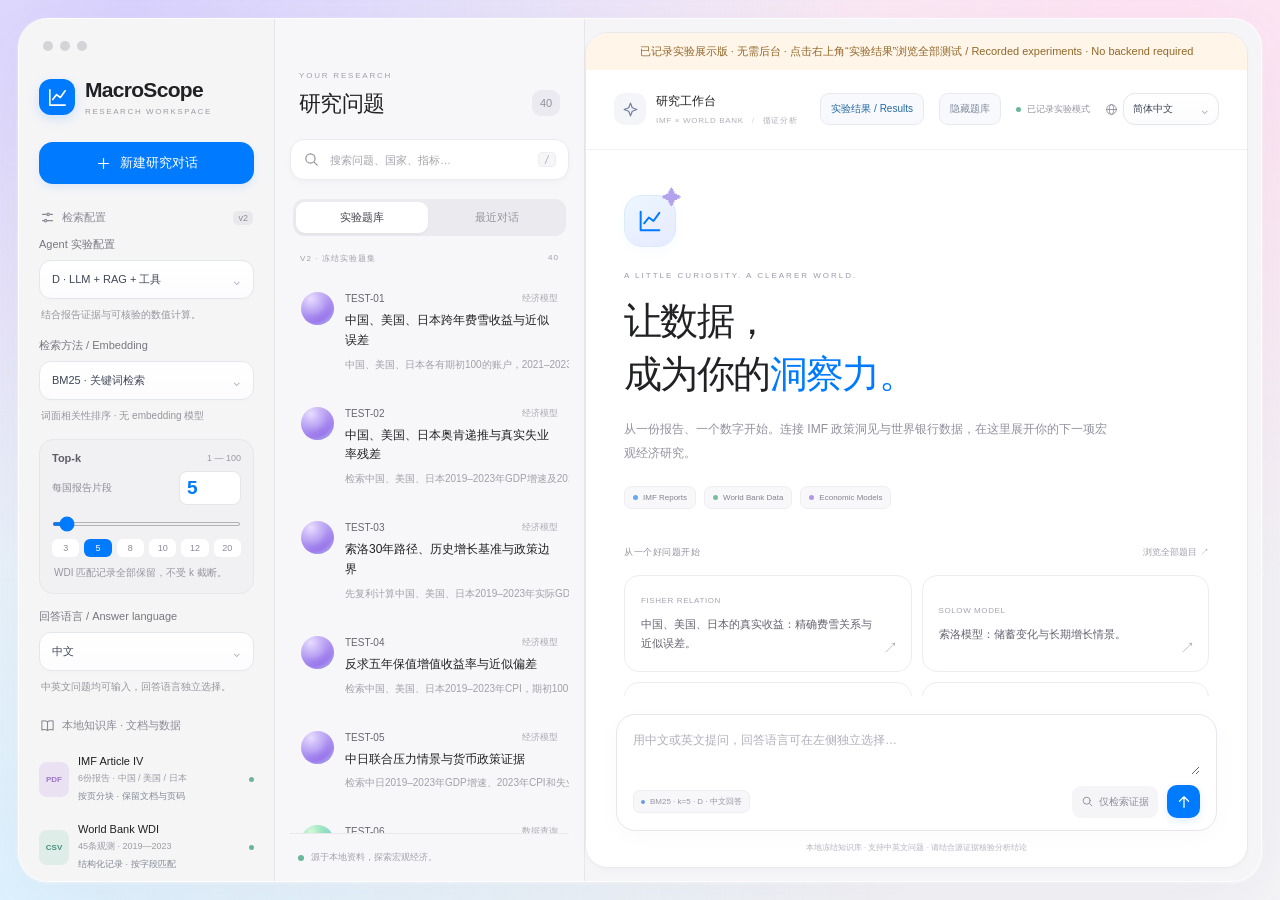
==== index.html @ cb223449 "Publish MacroScope frontend and experiment archive" ====
<!doctype html>
<html lang="zh-CN"><head><meta charset="UTF-8"><meta name="viewport" content="width=device-width, initial-scale=1"><meta name="theme-color" content="#f4f4f5"><title>MacroScope · 经济研究工作台</title><link rel="icon" href="data:,"><link rel="stylesheet" href="./styles.css"></head><body>
<svg class="icon-definitions" xmlns="http://www.w3.org/2000/svg" aria-hidden="true"><defs>
<symbol id="i-chart" viewBox="0 0 24 24"><path d="M4 4v16h16M7 14l4-5 4 3 5-7"/></symbol>
<symbol id="i-plus" viewBox="0 0 24 24"><path d="M12 5v14M5 12h14"/></symbol>
<symbol id="i-search" viewBox="0 0 24 24"><circle cx="10.5" cy="10.5" r="6.5"/><path d="m16 16 4 4"/></symbol>
<symbol id="i-book" viewBox="0 0 24 24"><path d="M12 6c-3-2-6-2-9-1v14c3-1 6-1 9 1 3-2 6-2 9-1V5c-3-1-6-1-9 1Zm0 0v14"/></symbol>
<symbol id="i-arrow" viewBox="0 0 24 24"><path d="M12 19V5m-6 6 6-6 6 6"/></symbol>
<symbol id="i-sliders" viewBox="0 0 24 24"><path d="M4 7h7m4 0h5M4 17h3m4 0h9"/><circle cx="13" cy="7" r="2"/><circle cx="9" cy="17" r="2"/></symbol>
<symbol id="i-globe" viewBox="0 0 24 24"><circle cx="12" cy="12" r="9"/><ellipse cx="12" cy="12" rx="4" ry="9"/><path d="M3 12h18"/></symbol>
<symbol id="i-spark" viewBox="0 0 24 24"><path d="m12 3 2.5 6.5L21 12l-6.5 2.5L12 21l-2.5-6.5L3 12l6.5-2.5Z"/></symbol>
</defs></svg>
<div class="ambient" aria-hidden="true"></div><div class="app" id="app">
<aside class="side" id="settingsPanel" aria-label="研究配置"><div class="window-dots" aria-hidden="true"><i></i><i></i><i></i></div><a class="brand" href="./" aria-label="MacroScope"><span class="logo"><svg><use href="#i-chart"/></svg></span><span>MacroScope<small>RESEARCH WORKSPACE</small></span></a>
<button class="new" id="new"><svg><use href="#i-plus"/></svg><span>新建研究对话</span></button><div class="label"><svg><use href="#i-sliders"/></svg><span>检索配置</span><span class="version-tag">v2</span></div>
<div class="control"><label for="group">Agent 实验配置</label><select id="group"><option value="D">D · LLM + RAG + 工具</option><option value="C">C · LLM + 工具</option><option value="B">B · LLM + RAG</option><option value="A">A · 仅 LLM</option></select><p class="small" id="groupHint"></p></div>
<div class="control"><label for="method">检索方法 / Embedding</label><select id="method"><option value="v2">BM25 · 关键词检索</option><option value="bge-m3">BGE-M3 · 向量检索</option></select><p class="small" id="methodHint"></p></div>
<div class="control k-control"><div class="k-title"><label for="k">Top-k</label><span class="range-label">1 — 100</span></div><div class="k-input"><span data-zh="每国报告片段" data-en="Chunks per country">每国报告片段</span><input id="k" type="number" min="1" max="100" step="1" value="5" aria-label="Top k"></div><input id="kRange" type="range" min="1" max="100" value="5" aria-label="Top k slider"><div class="chips" id="chips"></div><p class="small">WDI 匹配记录全部保留，不受 k 截断。</p></div>
<div class="control"><label for="answerLanguage">回答语言 / Answer language</label><select id="answerLanguage"><option value="zh">中文</option><option value="en">English</option></select><p class="small" id="languageHint">中英文问题均可输入，回答语言独立选择。</p></div>
<div class="label source-label"><svg><use href="#i-book"/></svg><span data-zh="本地知识库 · 文档与数据" data-en="Knowledge · Documents & data">本地知识库 · 文档与数据</span></div>
<div class="source"><span class="file pdf">PDF</span><div>IMF Article IV<span data-zh="6份报告 · 中国 / 美国 / 日本" data-en="6 reports · China / US / Japan">6份报告 · 中国 / 美国 / 日本</span><span class="source-method" data-zh="按页分块 · 保留文档与页码" data-en="Page-based chunks · Source & page retained">按页分块 · 保留文档与页码</span></div><i class="source-dot"></i></div>
<div class="source"><span class="file csv">CSV</span><div>World Bank WDI<span data-zh="45条观测 · 2019—2023" data-en="45 observations · 2019–2023">45条观测 · 2019—2023</span><span class="source-method" data-zh="结构化记录 · 按字段匹配" data-en="Structured records · Field matching">结构化记录 · 按字段匹配</span></div><i class="source-dot"></i></div>
<details class="knowledge-details"><summary data-zh="了解知识库与检索方式" data-en="How evidence is prepared & retrieved">了解知识库与检索方式</summary><p data-zh="IMF：每个 PDF 页面内按最多 500 个词元分块，相邻片段重叠 80 个词元；词元由正则表达式划分，并非模型 tokenizer。" data-en="IMF: up to 500 regex tokens per chunk within each PDF page, with 80-token overlap. These are not model-tokenizer tokens.">IMF：每个 PDF 页面内按最多 500 个词元分块，相邻片段重叠 80 个词元；词元由正则表达式划分，并非模型 tokenizer。</p><p data-zh="BM25 按关键词匹配；BGE-M3 使用向量相似度。按国家、报告年份过滤，每国选取 top-k 片段。" data-en="BM25 ranks lexical matches; BGE-M3 ranks vector similarity. Country/report-year filters apply; top-k is per country.">BM25 按关键词匹配；BGE-M3 使用向量相似度。按国家、报告年份过滤，每国选取 top-k 片段。</p><p data-zh="WDI：官方 API 的 JSON 转为 CSV，按国家、指标和年份匹配原始记录；不做文档分块或向量 top-k，匹配值全部保留。" data-en="WDI: official API JSON converted to CSV. Records match country, indicator and year; no document chunking or vector top-k. All matching values are retained.">WDI：官方 API 的 JSON 转为 CSV，按国家、指标和年份匹配原始记录；不做文档分块或向量 top-k，匹配值全部保留。</p></details>
<div class="side-bottom"><div class="avatar">Y</div><div><strong data-zh="我的研究空间" data-en="My workspace">我的研究空间</strong><span data-zh="本地知识库 · openJiuwen" data-en="Local knowledge · openJiuwen">本地知识库 · openJiuwen</span></div><span class="local-pill">LOCAL</span></div></aside>
<section id="researchLibrary" class="library" aria-label="问题与对话"><div class="library-heading"><div><span class="eyebrow">YOUR RESEARCH</span><h2 data-zh="研究问题" data-en="Research library">研究问题</h2></div><span class="count" id="questionCount">40</span></div><label class="searchbox"><svg><use href="#i-search"/></svg><input id="librarySearch" type="search" placeholder="搜索问题、国家、指标…" aria-label="搜索研究问题"><kbd>/</kbd></label>
<div class="library-tabs" role="tablist" aria-label="问题列表类型"><button id="libraryTab" role="tab" aria-selected="true" class="active" data-zh="实验题库" data-en="Questions">实验题库</button><button id="historyTab" role="tab" aria-selected="false" data-zh="最近对话" data-en="Recent chats">最近对话</button></div>
<div class="library-scroll"><div class="list-heading"><span id="listHeading" data-zh="V2 · 冻结实验题集" data-en="V2 · FROZEN QUESTION SET">V2 · 冻结实验题集</span><span id="listCount">40</span></div><div id="questionLibrary" class="question-library"></div><div id="history" class="history" hidden></div></div><div class="library-footer"><span class="dot"></span><span data-zh="源于本地资料，探索宏观经济。" data-en="Local evidence. Global perspective.">源于本地资料，探索宏观经济。</span></div></section>
<main class="main"><header class="top"><div class="header-title"><button class="icon-button mobile" id="menu" aria-label="打开配置"><svg><use href="#i-sliders"/></svg></button><span class="workspace-icon"><svg><use href="#i-spark"/></svg></span><div><strong data-zh="研究工作台" data-en="Research studio">研究工作台</strong><div class="crumb">IMF × WORLD BANK <span>/</span> <span data-zh="循证分析" data-en="Evidence-based analysis">循证分析</span></div></div></div><div class="header-right"><a class="library-toggle archive-link" href="./experiments.html">实验结果 / Results</a><button type="button" id="toggleLibrary" class="library-toggle" aria-controls="researchLibrary" aria-expanded="true">隐藏题库</button><div class="status"><span class="dot"></span><span id="status">连接本地服务中</span></div><label class="language-select"><svg><use href="#i-globe"/></svg><select id="uiLanguage" aria-label="Interface language"><option value="zh">简体中文</option><option value="en">English</option></select></label></div></header>
<div class="scroll" id="scroll"><div class="content"><section class="welcome" id="welcome"><div class="welcome-mark"><svg><use href="#i-chart"/></svg><span class="mini-spark">✦</span></div><div class="eyebrow">A LITTLE CURIOSITY. A CLEARER WORLD.</div><h1>让数据，<br>成为你的<em>洞察力。</em></h1><p class="desc">从一份报告、一个数字开始。连接 IMF 政策洞见与世界银行数据，在这里展开你的下一项宏观经济研究。</p><div class="capability-pills"><span><i class="blue-dot"></i>IMF Reports</span><span><i class="green-dot"></i>World Bank Data</span><span><i class="purple-dot"></i>Economic Models</span></div><div class="sectionbar"><span data-zh="从一个好问题开始" data-en="EVERY INSIGHT STARTS WITH A QUESTION">从一个好问题开始</span><button id="allExamples" data-zh="浏览全部题目 ↗" data-en="Browse all questions ↗">浏览全部题目 ↗</button></div><div class="example-grid" id="examples"></div><select id="questionList" aria-label="实验题列表" style="display:none"><option value="">选择题目，填入输入框</option></select><div class="welcome-footnote"><svg><use href="#i-book"/></svg><span data-zh="中国、美国、日本 · 6 份 IMF 报告 · 45 条 WDI 观测" data-en="China, United States, Japan · 6 IMF reports · 45 WDI observations">中国、美国、日本 · 6 份 IMF 报告 · 45 条 WDI 观测</span></div></section><div class="chat" id="chat" aria-live="polite"></div></div></div>
<footer class="composer-wrap"><form class="composer" id="form"><textarea id="question" aria-label="研究问题" placeholder="用中文或英文，开始你的研究…" maxlength="12000"></textarea><div class="actions"><div class="config-chip"><span class="dot"></span><span class="hint" id="configHint">BM25 · k=5 · D</span></div><div class="actions-right"><button type="button" class="retrieve" id="retrieve"><svg><use href="#i-search"/></svg><span>仅检索证据</span></button><button class="send" id="send" title="发送问题" aria-label="发送问题"><svg><use href="#i-arrow"/></svg></button></div></div><div id="notice" class="notice" role="alert"></div></form><div class="disclaimer">本地冻结知识库 · 支持中英文问题 · 请结合源证据核验分析结论</div></footer></main></div><button class="settings-backdrop" id="settingsBackdrop" aria-label="关闭配置"></button><script src="./deployment-config.js"></script><script src="./static-runtime.js"></script><script src="./app.js"></script></body></html>
---- styles.css ----
:root{--ink:#202124;--muted:#8b8b94;--blue:#007aff;--line:#e8e8eb;--shadow:0 2px 4px #18181b06,0 4px 14px #18181b03;font-family:Inter,"Segoe UI","Microsoft YaHei",sans-serif;color:var(--ink);font-synthesis:none}*{box-sizing:border-box}body{margin:0;background:#f5f4f7;font-size:13px}button,input,textarea,select{font:inherit}button{cursor:pointer}button:disabled{opacity:.45;cursor:not-allowed}button,input,select,textarea{-webkit-tap-highlight-color:transparent}button:focus-visible,input:focus-visible,select:focus-visible,textarea:focus-visible,a:focus-visible{outline:3px solid #77b6ff;outline-offset:3px}svg{width:20px;height:20px;fill:none;stroke:currentColor;stroke-width:1.7;stroke-linecap:round;stroke-linejoin:round;flex-shrink:0}.icon-definitions{position:absolute;width:0;height:0;overflow:hidden}.ambient{position:fixed;inset:0;background:radial-gradient(ellipse at 10% 0,#d9d2ff 0,transparent 45%),radial-gradient(ellipse at 90% 5%,#ffe2f3 0,transparent 45%),radial-gradient(ellipse at 0 100%,#def2ff 0,transparent 50%);z-index:-1}.app{display:grid;grid-template-columns:256px 310px minmax(0,1fr);height:calc(100dvh - 44px);max-width:1760px;margin:22px auto;border:1px solid #ffffffc9;border-radius:30px;overflow:hidden;background:#f5f5f7;box-shadow:0 18px 80px #4b426012,0 1px 3px #ffffffa0;position:relative}.side{padding:22px 20px 14px;overflow:auto;border-right:1px solid #e5e5e8;background:#f5f5f6;scrollbar-width:thin}.window-dots{display:flex;gap:7px;margin:0 0 27px 4px}.window-dots i{width:10px;height:10px;border-radius:100%;background:#d4d4d8}.brand{color:inherit;text-decoration:none;display:flex;align-items:center;gap:10px;font-size:21px;letter-spacing:-.7px;font-weight:650}.brand small{display:block;font-size:8px;letter-spacing:1.6px;color:#9c9ca5;margin-top:5px;font-weight:500}.logo{width:36px;height:36px;border-radius:12px;background:var(--blue);color:white;display:inline-grid;place-items:center;box-shadow:0 4px 12px #007aff26;flex-shrink:0}.logo svg{width:23px;height:23px}.new{display:flex;align-items:center;justify-content:center;gap:8px;border:0;border-radius:14px;padding:12px;width:100%;background:var(--blue);color:white;font-weight:600;margin:26px 0;box-shadow:0 4px 9px #007aff18}.new svg{width:17px;height:17px}.new:hover,.send:hover{background:#0069df}.label{display:flex;align-items:center;gap:7px;color:#8a8a94;font-size:11px;margin:20px 1px 12px}.label svg{height:15px;width:15px}.version-tag{margin-left:auto;border-radius:5px;font-size:9px;background:#e9e9ed;color:#8d8d97;padding:2px 5px}.control{margin-bottom:15px}.control label{display:block;font-size:11px;color:#777780;margin-bottom:8px}.control select{width:100%;padding:11px 9px;border:1px solid #e6e6eb;border-radius:11px;background:#fff;color:#34343c;font-size:12px;box-shadow:0 1px 2px #18181b03}.small{font-size:10px;line-height:1.7;color:#95959e;margin:7px 2px 0}.k-control{background:#ebebef75;border:1px solid #e7e7eb;border-radius:14px;padding:12px}.k-title{display:flex;align-items:center;justify-content:space-between}.k-title label{margin:0;font-weight:600;color:#5e5e68}.range-label{font-size:9px;color:#9a9aa4}.k-input{display:flex;align-items:center;justify-content:space-between;margin-top:7px;gap:10px}.k-input>span{font-size:10px;color:#8c8c96}.k-input input{width:62px;min-width:0;padding:5px 2px 5px 7px;border:1px solid #e4e4e9;border-radius:8px;background:white;color:#007aff;font-size:19px;font-weight:600}.control input[type=range]{width:100%;height:4px;margin:17px 0 13px;accent-color:var(--blue);cursor:pointer}.chips{display:flex;gap:5px}.chips button{border:0;border-radius:6px;background:#fff;padding:4px 0;flex:1;color:#8b8b95;font-size:9px}.chips button.active{background:var(--blue);color:white}.source-label{margin-top:23px}.source{display:flex;align-items:center;gap:9px;padding:10px 0;font-size:11px}.file{font-size:8px;font-weight:650;display:grid;place-items:center;border-radius:8px;width:30px;height:35px;flex-shrink:0}.pdf{color:#9f76c8;background:#eae1f3}.csv{color:#428f7c;background:#dfede8}.source div>span{display:block;font-size:9px;color:#9c9ca6;margin-top:5px}.source-dot{height:5px;width:5px;border-radius:50%;background:#69b59b;margin-left:auto}.side-bottom{border-top:1px solid #e3e3e9;margin-top:22px;padding-top:17px;display:flex;align-items:center;gap:9px}.avatar{height:30px;width:30px;display:grid;place-items:center;border-radius:50%;background:radial-gradient(circle at 25% 20%,#fff3c5,#ffc778 45%,#fb916b 75%);font-size:11px;color:#87552d}.side-bottom strong{font-size:10px;font-weight:500}.side-bottom div>span{font-size:8px;display:block;color:#a3a3aa;margin-top:4px}.local-pill{margin-left:auto;color:#92929e;font-size:7px;background:#e7e7eb;padding:4px;border-radius:4px}.library{padding:47px 15px 0;border-right:1px solid #e7e7eb;display:flex;flex-direction:column;min-height:0;min-width:0;background:#f8f8fa7a}.library-heading{display:flex;align-items:center;justify-content:space-between;padding:0 9px}.eyebrow{font-size:8px;letter-spacing:1.8px;color:#a0a0aa}.library h2{margin:8px 0 20px;font-size:22px;font-weight:600;letter-spacing:-.7px}.count{display:grid;place-items:center;min-width:28px;height:26px;border-radius:9px;color:#90909b;background:#eaeaf0;font-size:11px}.searchbox{background:white;border:1px solid #ebebef;border-radius:14px;box-shadow:var(--shadow);display:flex;align-items:center;padding:11px 12px;gap:8px}.searchbox svg{width:17px;height:17px;color:#92929c}.searchbox input{width:100%;min-width:0;border:0;outline:0;background:none;font-size:11px}.searchbox input::placeholder{color:#a4a4ad}.searchbox kbd{font-size:10px;background:#f6f6f8;color:#b1b1ba;border:1px solid #eeeef1;border-radius:4px;padding:1px 5px}.library-tabs{display:flex;border-radius:11px;background:#ebebef;padding:3px;gap:3px;margin:19px 3px 15px}.library-tabs button{flex:1;border:0;background:none;color:#95959f;font-size:11px;padding:8px 4px;border-radius:9px}.library-tabs button.active{background:white;color:#41414c;box-shadow:0 2px 3px #18181b09}.library-scroll{flex:1;overflow:auto;padding:0 0 12px;scrollbar-width:thin;min-height:0}.list-heading{display:flex;justify-content:space-between;font-size:8px;letter-spacing:1.1px;color:#a0a0ab;padding:2px 10px 13px}.question-card{display:flex;gap:11px;text-align:left;width:100%;border:1px solid transparent;background:none;padding:14px 10px;border-radius:17px;margin-bottom:5px;color:inherit;transition:background .18s,border-color .18s}.question-card:hover{background:#fff9}.question-card.selected{background:#fff;border-color:#e8e8ee;box-shadow:var(--shadow)}.orb{width:33px;height:33px;flex-shrink:0;border-radius:50%;background:radial-gradient(circle at 30% 20%,#d5f9d7,#8fe1bb 38%,#64b9d6 68%,#5892cb);box-shadow:inset -3px -3px 7px #ffffff50}.orb.purple{background:radial-gradient(circle at 30% 20%,#e9ddff,#b8a1f3 40%,#8961e8 68%,#7688de)}.orb.orange{background:radial-gradient(circle at 30% 20%,#f9ebc6,#f3cf9e 40%,#f5a66a 68%,#e27a61)}.orb.blue{background:radial-gradient(circle at 30% 20%,#d7edff,#92c7f9 38%,#4c9be9 68%,#5586cc)}.q-body{flex:1;min-width:0}.q-meta{display:flex;align-items:center;justify-content:space-between;font-size:9px;color:#aaaab3;margin-bottom:6px}.q-meta strong{color:#676771;font-weight:500;font-size:10px}.q-title{font-size:12px;line-height:1.65;margin:0 0 5px;font-weight:500;display:-webkit-box;-webkit-line-clamp:2;-webkit-box-orient:vertical;overflow:hidden}.q-preview{white-space:nowrap;overflow:hidden;text-overflow:ellipsis;font-size:10px;color:#a0a0a9}.library-footer{font-size:9px;color:#a2a2ad;display:flex;align-items:center;gap:7px;padding:17px 8px;border-top:1px solid #e8e8ed}.dot{height:6px;width:6px;display:inline-block;border-radius:50%;background:#6cb69a;flex-shrink:0}.history button{display:block;text-align:left;width:100%;border:1px solid transparent;background:none;padding:14px 10px;border-radius:12px;font-size:12px;color:#686875;white-space:nowrap;overflow:hidden;text-overflow:ellipsis}.history button:hover,.history button.active{background:white;border-color:#e8e8ee}.empty-state{padding:32px 14px;text-align:center;color:#9e9ea8;font-size:11px;line-height:1.9}.main{margin:13px 13px 13px 0;background:white;display:flex;flex-direction:column;min-width:0;min-height:0;border:1px solid #e8e8ed;border-radius:23px;box-shadow:var(--shadow);overflow:hidden}.top{height:80px;padding:0 28px;display:flex;align-items:center;justify-content:space-between;border-bottom:1px solid #f0f0f3;gap:12px;flex-shrink:0}.header-title{display:flex;align-items:center;gap:10px;min-width:0}.workspace-icon{background:#f3f5f9;color:#6f7e9c;width:32px;height:32px;border-radius:10px;display:grid;place-items:center}.workspace-icon svg{width:17px;height:17px}.top strong{font-size:12px;font-weight:600}.crumb{font-size:8px;letter-spacing:.7px;color:#b0b0ba;margin-top:5px}.crumb>span:first-child{margin:0 5px;color:#ceced5}.header-right{display:flex;align-items:center;gap:15px}.status{display:flex;gap:6px;align-items:center;font-size:9px;color:#93939f;white-space:nowrap}.status .dot{width:5px;height:5px}.language-select{display:flex;align-items:center;gap:4px;border:1px solid #ececf1;border-radius:9px;padding:6px 7px;background:#fff}.language-select svg{width:13px;height:13px;color:#93939f}.language-select select{font-size:9px;color:#767682;background:none;border:0;max-width:90px}.scroll{flex:1;overflow:auto;scroll-behavior:smooth;min-height:0;scrollbar-width:thin}.content{max-width:970px;margin:auto;padding:0 38px}.welcome{max-width:730px;margin:auto;padding:45px 0 12px}.welcome-mark{position:relative;width:52px;height:52px;display:grid;place-items:center;color:#007aff;background:linear-gradient(145deg,#edf6ff,#e6eaff);border:1px solid #dbeafb;border-radius:18px;margin-bottom:24px;box-shadow:0 4px 12px #007aff08}.welcome-mark>svg{width:28px;height:28px}.mini-spark{position:absolute;right:-7px;top:-9px;color:#b3a3ec;font-size:20px}.welcome>.eyebrow{font-size:8px;letter-spacing:2px;color:#9a9aaa}.welcome h1{font-size:clamp(30px,3vw,46px);line-height:1.4;letter-spacing:-1.6px;font-weight:600;margin:14px 0 17px}.welcome h1 em{font-style:normal;color:var(--blue)}.desc{color:#91919e;font-size:12px;line-height:1.95;max-width:490px;margin:0}.capability-pills{display:flex;gap:8px;flex-wrap:wrap;margin:21px 0 33px}.capability-pills>span{display:flex;align-items:center;gap:5px;background:#f8f8fa;border:1px solid #eeeef2;border-radius:7px;padding:6px 8px;font-size:8px;color:#848491}.capability-pills i{width:5px;height:5px;border-radius:50%}.blue-dot{background:#6aa6f1}.green-dot{background:#7bbc9e}.purple-dot{background:#b697e0}.sectionbar{display:flex;align-items:center;justify-content:space-between;gap:8px;font-size:9px;color:#92929e;margin-bottom:12px;letter-spacing:.5px}.sectionbar button{background:none;border:0;font-size:9px;color:#a2a2ae;padding:4px 0}.example-grid{display:grid;grid-template-columns:1fr 1fr;gap:10px}.example{border:1px solid #ececf1;background:white;border-radius:15px;text-align:left;padding:15px 16px;position:relative;transition:transform .2s,box-shadow .2s}.example:hover{transform:translateY(-2px);box-shadow:0 6px 20px #30304409;border-color:#cadff9}.example .tag{font-size:8px;letter-spacing:.6px;color:#a5a5b1}.example h3{font-size:11px;font-weight:500;line-height:1.75;margin:9px 17px 2px 0;color:#62626f}.example .arrow{position:absolute;right:13px;bottom:13px;color:#b2b2bd;font-size:15px}.welcome-footnote{display:flex;gap:7px;align-items:center;font-size:9px;color:#b4b4be;margin:20px 0 5px}.welcome-footnote svg{width:13px;height:13px}#questionList{width:100%;margin-top:12px;border:1px solid var(--line);border-radius:10px;padding:10px;font-size:11px;background:white}.composer-wrap{padding:18px 30px 14px;flex-shrink:0;background:linear-gradient(#fff9,white 20%)}.composer{border:1px solid #e6e6ed;border-radius:19px;background:#fff;padding:15px 16px 12px;box-shadow:0 5px 24px #27274406;max-width:890px;margin:auto}.composer:focus-within{border-color:#a8cefb;box-shadow:0 0 0 3px #007aff06}.composer textarea{display:block;width:100%;height:45px;resize:vertical;max-height:170px;background:none;color:#454553;border:0;outline:none;font-size:12px;line-height:1.8;padding:0}.composer textarea::placeholder{color:#b0b0bc}.actions{display:flex;align-items:center;justify-content:space-between;margin-top:10px;gap:8px}.config-chip{display:flex;gap:5px;align-items:center;background:#f7f7fa;border:1px solid #eeeef2;border-radius:7px;padding:5px 7px;min-width:0}.config-chip .dot{width:4px;height:4px;background:#6a9ddb}.hint{font-size:8px;color:#9696a4;white-space:nowrap;overflow:hidden;text-overflow:ellipsis}.actions-right{display:flex;align-items:center;gap:9px;flex-shrink:0}.retrieve{display:flex;align-items:center;gap:5px;font-size:10px;border:0;border-radius:9px;padding:9px;color:#8c8c9a;background:#f5f5f8}.retrieve:hover{background:#eeeef4}.retrieve svg{width:13px;height:13px}.send{width:33px;height:33px;border:0;border-radius:10px;color:#fff;background:var(--blue);display:grid;place-items:center;box-shadow:0 3px 8px #007aff20}.send svg{width:18px;height:18px}.disclaimer{text-align:center;font-size:8px;color:#b5b5c1;margin-top:11px}.notice{font-size:11px;line-height:1.7;color:#c16664;margin-top:7px}.notice:empty{display:none}.chat{padding:30px 0 8px}.message{margin-bottom:28px}.user{display:flex;justify-content:flex-end}.bubble{background:#f2f6fc;border:1px solid #e8eef8;border-radius:18px 18px 4px 18px;padding:14px 17px;max-width:92%;font-size:12px;line-height:1.9;white-space:pre-wrap;overflow-wrap:anywhere;color:#546580}.agenthead{display:flex;align-items:center;gap:8px;margin-bottom:13px;font-size:11px}.agenthead .logo{height:26px;width:26px;font-size:18px;border-radius:9px}.badge{background:#f3f4f8;color:#9292a0;padding:4px 7px;border-radius:6px;font-size:8px}.answer{font-size:12px;line-height:1.95;color:#575766;overflow-wrap:anywhere;padding-left:34px}.answer p{margin:7px 0;white-space:pre-wrap}.answer h3{font-size:14px;color:#363645;margin:17px 0 8px}.answer table{border-collapse:collapse;display:block;overflow:auto;margin:12px 0;max-width:100%;font-size:11px}.answer td{border:1px solid #e8e8ef;padding:8px 10px;min-width:60px}.answer tr:first-child{background:#f6f7fa;font-weight:600}.answer code{background:#f2f3f7;border-radius:4px;padding:2px 4px;font-size:11px}.answer pre{white-space:pre-wrap;background:#f6f7fa;border-radius:10px;padding:12px}.records{margin:16px 0 0 34px}.meta{font-size:9px;color:#a3a3b0;line-height:1.8;margin:8px 0}details{border:1px solid #ececf2;border-radius:12px;padding:11px 13px;margin-top:8px;background:#fdfdfe}summary{font-size:10px;color:#7e8598;cursor:pointer}.evidence{border-top:1px solid #eeeef4;margin-top:11px;padding-top:11px;font-size:10px;line-height:1.8;overflow-wrap:anywhere}.evidence pre{font-family:inherit;color:#8b8b98;white-space:pre-wrap;max-height:220px;overflow:auto;font-size:10px}.error{color:#c16664}.loading{animation:pulse 1.5s infinite}@keyframes pulse{50%{opacity:.4}}.mobile,.settings-backdrop{display:none}.icon-button{border:0;background:#f3f5f9;border-radius:9px;padding:7px;color:#7a8295}
@media(min-width:1800px){.app{margin:28px auto;height:calc(100dvh - 56px)}}@media(max-width:1799px){.app{margin:18px;height:calc(100dvh - 36px)}}@media(max-width:1250px){.app{grid-template-columns:230px 255px minmax(0,1fr);margin:12px;height:calc(100dvh - 24px);border-radius:24px}.side{padding-left:15px;padding-right:15px}.library{padding-left:10px;padding-right:10px}.content{padding:0 25px}.top{padding:0 20px}.status{display:none}.welcome{padding-top:34px}.welcome h1{font-size:34px}.composer-wrap{padding:15px 20px 12px}}@media(max-width:1000px){.app{grid-template-columns:230px minmax(0,1fr)}.library{display:none}.main{margin-left:0}.welcome{max-width:600px;padding-top:35px}.header-right{gap:8px}}@media(max-width:680px){.app{display:flex;margin:0;height:100dvh;border:0;border-radius:0;background:white}.side{display:none}.main{margin:0;width:100%;border:0;border-radius:0;box-shadow:none}.top{height:70px;padding:0 17px}.workspace-icon{display:none}.mobile{display:grid;place-items:center}.app.open .side{display:block;position:fixed;left:0;top:0;bottom:0;width:275px;z-index:10;box-shadow:12px 0 60px #27273820}.app.open~.settings-backdrop{display:block;position:fixed;inset:0;z-index:9;background:#15152444;border:0;backdrop-filter:blur(3px)}.content{padding:0 22px}.welcome{padding-top:30px}.welcome-mark{height:46px;width:46px;margin-bottom:22px}.welcome h1{font-size:35px}.desc{font-size:11px}.capability-pills{margin-bottom:27px;gap:5px}.capability-pills>span{font-size:7px;padding:6px}.example{padding:13px}.example h3{font-size:10px}.example-grid{gap:8px}.composer-wrap{padding:12px 15px}.composer{padding:13px 12px}.retrieve{font-size:9px;padding:8px}.config-chip{padding:5px;max-width:55%}.hint{font-size:7px}.disclaimer{font-size:7px}.answer{padding-left:0}.records{margin-left:0}.header-title{gap:8px}.crumb{font-size:7px}.welcome-footnote{font-size:8px}.sectionbar{font-size:8px;letter-spacing:0}.sectionbar button{font-size:8px}}@media(prefers-reduced-motion:reduce){*{animation:none!important;scroll-behavior:auto!important;transition:none!important}}[hidden]{display:none!important}
/* Custom menus, optional library and answer-level review. */
.custom-select{position:relative;min-width:0}.native-select{position:absolute!important;opacity:0!important;pointer-events:none!important;width:1px!important;height:1px!important;padding:0!important;margin:0!important;border:0!important;overflow:hidden}.select-trigger{display:flex;align-items:center;justify-content:space-between;gap:10px;width:100%;text-align:left;padding:11px 12px;border:1px solid #e4e6ed;border-radius:12px;background:linear-gradient(180deg,#fff,#fcfcfe);box-shadow:0 2px 3px #18181b03;color:#414758;font-size:11px;transition:border-color .15s,box-shadow .15s}.select-trigger:hover:not(:disabled){border-color:#b3cce9;box-shadow:0 3px 10px #007aff08}.select-trigger[aria-expanded=true]{border-color:#8cbef8;box-shadow:0 0 0 3px #007aff0b}.select-chevron{font-size:17px;color:#9aa3b4;line-height:12px}.select-options{position:absolute;top:calc(100% + 6px);left:0;right:0;z-index:30;border:1px solid #e5e9f1;background:#fffffff5;backdrop-filter:blur(18px);border-radius:14px;padding:5px;box-shadow:0 14px 40px #26314f22,0 2px 6px #26314f07}.select-option{display:flex;align-items:center;justify-content:space-between;text-align:left;width:100%;border:0;background:none;border-radius:9px;padding:11px 9px;font-size:11px;color:#6c7485;gap:7px;min-height:36px}.select-option:hover,.select-option:focus-visible{background:#f1f6fd;outline-offset:-2px}.select-option[aria-selected=true]{color:#007aff;background:#eaf3ff;font-weight:600}.select-option[aria-selected=true]:after{content:'✓';font-size:12px}.language-select{padding:0;border:0;gap:5px}.language-select .select-trigger{font-size:10px;padding:8px 9px;min-width:96px}.language-select .select-options{min-width:135px;left:auto}.library-toggle{border:1px solid #e7e9ef;background:#f8f9fc;color:#7f899d;border-radius:9px;padding:8px 10px;font-size:10px;white-space:nowrap}.library-toggle:hover{background:#edf4ff;color:#007aff}.app.library-hidden{grid-template-columns:256px minmax(0,1fr)}.app.library-hidden .library{display:none}.app.library-hidden .content{max-width:1000px}.answer-feedback{margin:15px 0 0 34px;border-color:#e8edf5;background:#fcfdff}.answer-feedback>summary{color:#8290a7;font-size:11px}.feedback-body{padding:15px 0 2px}.feedback-label{font-size:11px;color:#7f899d}.rating-stars{display:flex;gap:5px;margin:7px 0 13px}.rating-stars button{background:none;border:0;color:#d9dfe9;font-size:25px;padding:1px 3px;line-height:1.4;border-radius:6px}.rating-stars button:hover,.rating-stars button.selected{color:#f4b647}.feedback-verdict{display:flex;gap:7px;flex-wrap:wrap;margin-bottom:13px}.feedback-verdict button{border:1px solid #e4e9f1;background:#fff;color:#8c96a7;border-radius:8px;padding:7px 10px;font-size:10px}.feedback-verdict button.selected{background:#edf5ff;color:#007aff;border-color:#b6d6fc}.feedback-text{display:block;resize:vertical;min-height:78px;max-height:240px;width:100%;padding:11px;border:1px solid #e3e8f0;background:#fff;border-radius:11px;font-size:11px;color:#63718a;line-height:1.8}.feedback-text::placeholder{color:#abb4c4}.feedback-actions{display:flex;align-items:center;justify-content:space-between;gap:8px;margin-top:10px}.feedback-state{font-size:10px;color:#8295b1}.feedback-save{background:#007aff;color:white;border:0;border-radius:9px;padding:8px 13px;font-size:10px}.feedback-note{font-size:9px;color:#a1adbf;margin:10px 0 0}@media(max-width:1250px){.app.library-hidden{grid-template-columns:230px minmax(0,1fr)}.header-right{gap:7px}}@media(max-width:1000px){.library-toggle{display:none}}@media(max-width:680px){.answer-feedback{margin-left:0}.language-select .select-trigger{font-size:9px;min-width:90px}.select-trigger{font-size:12px}.select-option{font-size:12px}}
/* Per-conversation controls: visible on touch and keyboard, with independent toggles. */
.history .history-item{display:flex;align-items:center;gap:4px;margin:5px 0;padding:5px;border:1px solid transparent;border-radius:14px;transition:background .15s,border-color .15s}
.history .history-item:hover,.history .history-item:focus-within{background:#ffffffb3;border-color:#e8e8ee}
.history .history-item.active{background:#fff;border-color:#d7e5ff;box-shadow:0 2px 8px #007aff08}
.history .history-open{flex:1;min-width:0;width:auto;padding:9px 5px;white-space:normal;border:0;background:transparent!important;overflow:hidden}
.history-title{display:block;overflow:hidden;text-overflow:ellipsis;white-space:nowrap;line-height:1.6}
.history-badges{display:flex;gap:4px;flex-wrap:wrap;margin-top:5px}
.history-badges span{background:#edf3ff;color:#4378bd;border-radius:5px;padding:1px 5px;font-size:9px;line-height:1.6}
.history-actions{display:flex;align-items:center;gap:2px;flex-shrink:0}
.history .history-action{display:inline-flex;align-items:center;justify-content:center;width:30px;height:32px;padding:6px;border:0;border-radius:8px;color:#94949e;background:transparent}
.history .history-action svg{width:16px;height:16px}
.history .history-action:hover{background:#edf2fa;color:#007aff}
.history .history-action[aria-pressed=true]{color:#007aff;background:#eaf2ff}
.history .history-mark[aria-pressed=true]{color:#ba861b;background:#fff6dc}
.history .history-delete:hover{color:#d34b60;background:#fff0f2}
@media(pointer:coarse){.history .history-action{width:36px;height:40px}}
.chat-translation{font-size:11px;color:#8a8a98;margin:10px 0 0 35px;line-height:1.7}
.message.user .chat-translation{margin-left:auto;text-align:right;max-width:85%}
.chat-translation:empty{display:none}
.chat-translation details{padding:7px 10px;background:#ffffff80}
.chat-translation summary{font-size:11px;color:#8892a2}
.translation-original{white-space:pre-wrap;overflow-wrap:anywhere;text-align:left;max-height:260px;overflow:auto;padding-top:9px}
.chat-translation button{border:0;border-radius:7px;background:#edf3ff;color:#3977c8;padding:4px 9px;margin-left:8px}
@media(max-width:650px){.chat-translation{margin-left:0}}
.source .source-method{font-size:9px;line-height:1.6;color:#838995;margin-top:4px;white-space:normal}
.source>div{min-width:0}
.knowledge-details{margin:8px 0 14px;padding:9px 10px;background:#ffffff70;border-color:#e3e5eb}
.knowledge-details summary{font-size:10px;color:#7c8493;line-height:1.7}
.knowledge-details p{font-size:10px;color:#7e8491;line-height:1.8;margin:9px 0 0}

.deployment-banner{padding:9px 18px;background:#fff5e9;color:#926729;font-size:11px;line-height:1.7;text-align:center}.archive-link{white-space:nowrap;text-decoration:none;color:#2469a3}
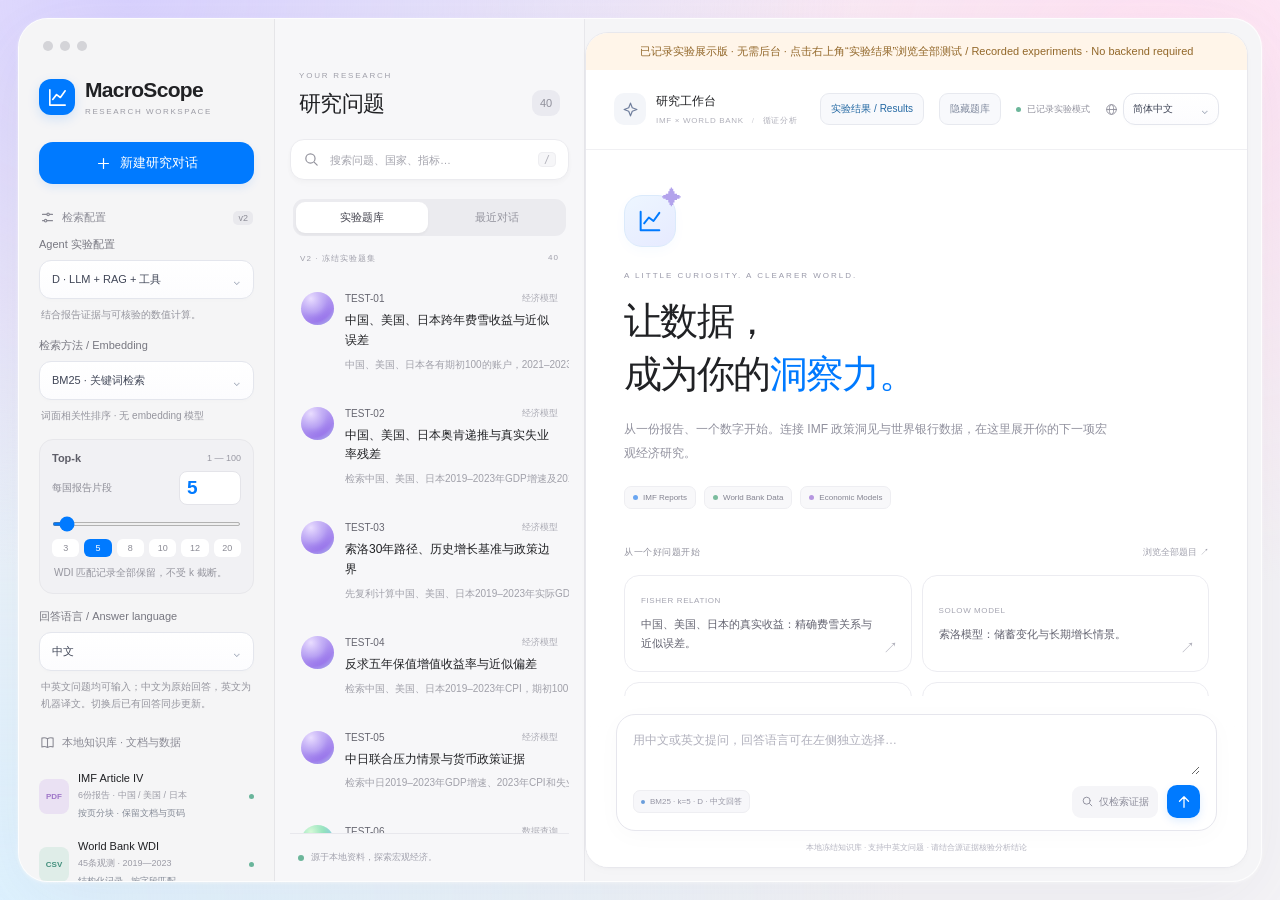
==== commit 8b0aaa47: "Add offline English translations and bilingual answer switching" ====
--- a/index.html
+++ b/index.html
@@ -16,7 +16,7 @@
 <div class="control"><label for="group">Agent 实验配置</label><select id="group"><option value="D">D · LLM + RAG + 工具</option><option value="C">C · LLM + 工具</option><option value="B">B · LLM + RAG</option><option value="A">A · 仅 LLM</option></select><p class="small" id="groupHint"></p></div>
 <div class="control"><label for="method">检索方法 / Embedding</label><select id="method"><option value="v2">BM25 · 关键词检索</option><option value="bge-m3">BGE-M3 · 向量检索</option></select><p class="small" id="methodHint"></p></div>
 <div class="control k-control"><div class="k-title"><label for="k">Top-k</label><span class="range-label">1 — 100</span></div><div class="k-input"><span data-zh="每国报告片段" data-en="Chunks per country">每国报告片段</span><input id="k" type="number" min="1" max="100" step="1" value="5" aria-label="Top k"></div><input id="kRange" type="range" min="1" max="100" value="5" aria-label="Top k slider"><div class="chips" id="chips"></div><p class="small">WDI 匹配记录全部保留，不受 k 截断。</p></div>
-<div class="control"><label for="answerLanguage">回答语言 / Answer language</label><select id="answerLanguage"><option value="zh">中文</option><option value="en">English</option></select><p class="small" id="languageHint">中英文问题均可输入，回答语言独立选择。</p></div>
+<div class="control"><label for="answerLanguage">回答语言 / Answer language</label><select id="answerLanguage"><option value="zh">中文</option><option value="en">English</option></select><p class="small" id="languageHint">中英文问题均可输入；中文为原始回答，英文为机器译文。切换后已有回答同步更新。</p></div>
 <div class="label source-label"><svg><use href="#i-book"/></svg><span data-zh="本地知识库 · 文档与数据" data-en="Knowledge · Documents & data">本地知识库 · 文档与数据</span></div>
 <div class="source"><span class="file pdf">PDF</span><div>IMF Article IV<span data-zh="6份报告 · 中国 / 美国 / 日本" data-en="6 reports · China / US / Japan">6份报告 · 中国 / 美国 / 日本</span><span class="source-method" data-zh="按页分块 · 保留文档与页码" data-en="Page-based chunks · Source & page retained">按页分块 · 保留文档与页码</span></div><i class="source-dot"></i></div>
 <div class="source"><span class="file csv">CSV</span><div>World Bank WDI<span data-zh="45条观测 · 2019—2023" data-en="45 observations · 2019–2023">45条观测 · 2019—2023</span><span class="source-method" data-zh="结构化记录 · 按字段匹配" data-en="Structured records · Field matching">结构化记录 · 按字段匹配</span></div><i class="source-dot"></i></div>
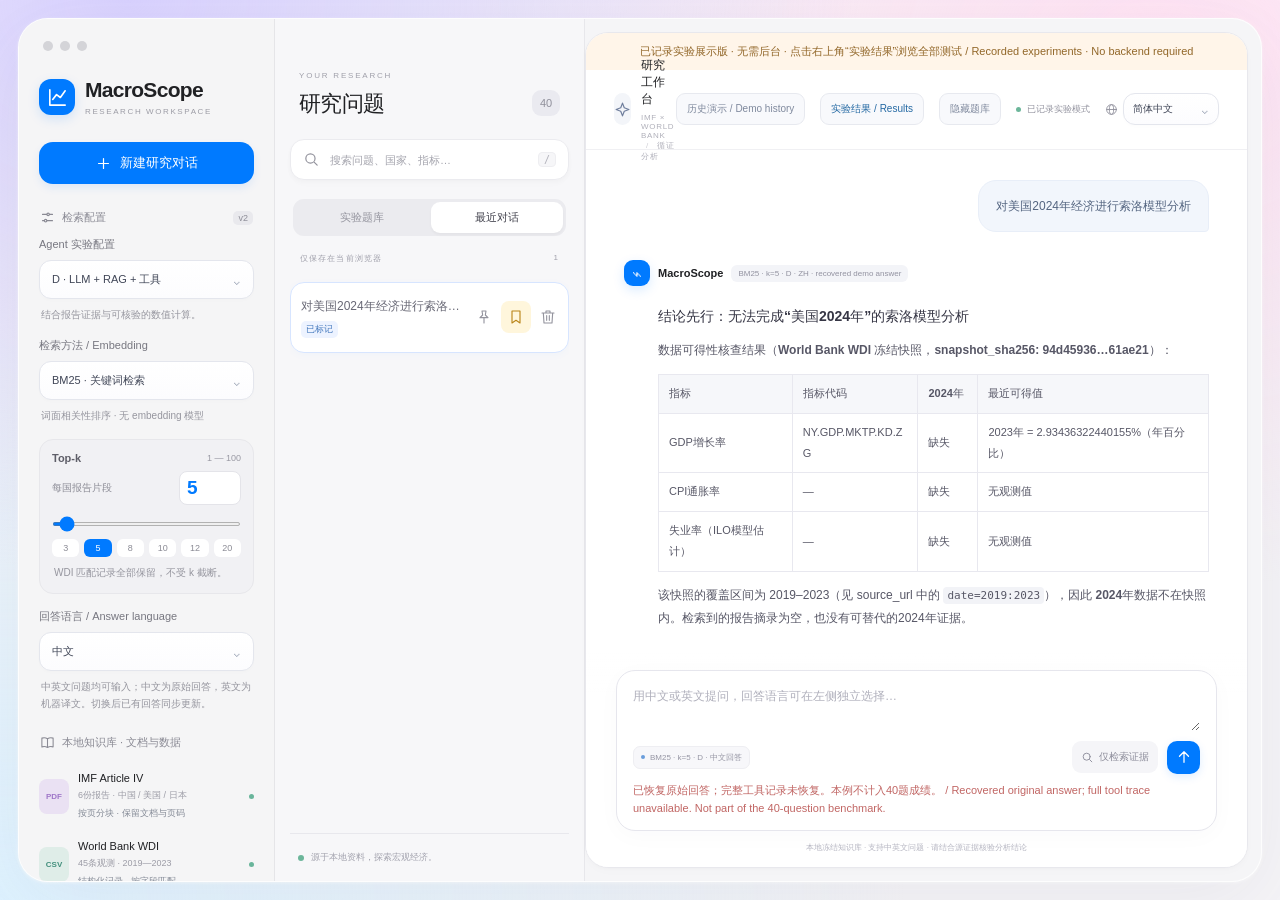
==== commit 6f4e61c5: "Add recovered bilingual demo chat history" ====
--- a/index.html
+++ b/index.html
@@ -27,4 +27,4 @@
 <div class="library-scroll"><div class="list-heading"><span id="listHeading" data-zh="V2 · 冻结实验题集" data-en="V2 · FROZEN QUESTION SET">V2 · 冻结实验题集</span><span id="listCount">40</span></div><div id="questionLibrary" class="question-library"></div><div id="history" class="history" hidden></div></div><div class="library-footer"><span class="dot"></span><span data-zh="源于本地资料，探索宏观经济。" data-en="Local evidence. Global perspective.">源于本地资料，探索宏观经济。</span></div></section>
 <main class="main"><header class="top"><div class="header-title"><button class="icon-button mobile" id="menu" aria-label="打开配置"><svg><use href="#i-sliders"/></svg></button><span class="workspace-icon"><svg><use href="#i-spark"/></svg></span><div><strong data-zh="研究工作台" data-en="Research studio">研究工作台</strong><div class="crumb">IMF × WORLD BANK <span>/</span> <span data-zh="循证分析" data-en="Evidence-based analysis">循证分析</span></div></div></div><div class="header-right"><a class="library-toggle archive-link" href="./experiments.html">实验结果 / Results</a><button type="button" id="toggleLibrary" class="library-toggle" aria-controls="researchLibrary" aria-expanded="true">隐藏题库</button><div class="status"><span class="dot"></span><span id="status">连接本地服务中</span></div><label class="language-select"><svg><use href="#i-globe"/></svg><select id="uiLanguage" aria-label="Interface language"><option value="zh">简体中文</option><option value="en">English</option></select></label></div></header>
 <div class="scroll" id="scroll"><div class="content"><section class="welcome" id="welcome"><div class="welcome-mark"><svg><use href="#i-chart"/></svg><span class="mini-spark">✦</span></div><div class="eyebrow">A LITTLE CURIOSITY. A CLEARER WORLD.</div><h1>让数据，<br>成为你的<em>洞察力。</em></h1><p class="desc">从一份报告、一个数字开始。连接 IMF 政策洞见与世界银行数据，在这里展开你的下一项宏观经济研究。</p><div class="capability-pills"><span><i class="blue-dot"></i>IMF Reports</span><span><i class="green-dot"></i>World Bank Data</span><span><i class="purple-dot"></i>Economic Models</span></div><div class="sectionbar"><span data-zh="从一个好问题开始" data-en="EVERY INSIGHT STARTS WITH A QUESTION">从一个好问题开始</span><button id="allExamples" data-zh="浏览全部题目 ↗" data-en="Browse all questions ↗">浏览全部题目 ↗</button></div><div class="example-grid" id="examples"></div><select id="questionList" aria-label="实验题列表" style="display:none"><option value="">选择题目，填入输入框</option></select><div class="welcome-footnote"><svg><use href="#i-book"/></svg><span data-zh="中国、美国、日本 · 6 份 IMF 报告 · 45 条 WDI 观测" data-en="China, United States, Japan · 6 IMF reports · 45 WDI observations">中国、美国、日本 · 6 份 IMF 报告 · 45 条 WDI 观测</span></div></section><div class="chat" id="chat" aria-live="polite"></div></div></div>
-<footer class="composer-wrap"><form class="composer" id="form"><textarea id="question" aria-label="研究问题" placeholder="用中文或英文，开始你的研究…" maxlength="12000"></textarea><div class="actions"><div class="config-chip"><span class="dot"></span><span class="hint" id="configHint">BM25 · k=5 · D</span></div><div class="actions-right"><button type="button" class="retrieve" id="retrieve"><svg><use href="#i-search"/></svg><span>仅检索证据</span></button><button class="send" id="send" title="发送问题" aria-label="发送问题"><svg><use href="#i-arrow"/></svg></button></div></div><div id="notice" class="notice" role="alert"></div></form><div class="disclaimer">本地冻结知识库 · 支持中英文问题 · 请结合源证据核验分析结论</div></footer></main></div><button class="settings-backdrop" id="settingsBackdrop" aria-label="关闭配置"></button><script src="./deployment-config.js"></script><script src="./static-runtime.js"></script><script src="./app.js"></script></body></html>
+<footer class="composer-wrap"><form class="composer" id="form"><textarea id="question" aria-label="研究问题" placeholder="用中文或英文，开始你的研究…" maxlength="12000"></textarea><div class="actions"><div class="config-chip"><span class="dot"></span><span class="hint" id="configHint">BM25 · k=5 · D</span></div><div class="actions-right"><button type="button" class="retrieve" id="retrieve"><svg><use href="#i-search"/></svg><span>仅检索证据</span></button><button class="send" id="send" title="发送问题" aria-label="发送问题"><svg><use href="#i-arrow"/></svg></button></div></div><div id="notice" class="notice" role="alert"></div></form><div class="disclaimer">本地冻结知识库 · 支持中英文问题 · 请结合源证据核验分析结论</div></footer></main></div><button class="settings-backdrop" id="settingsBackdrop" aria-label="关闭配置"></button><script src="./deployment-config.js"></script><script src="./static-runtime.js"></script><script src="./seed-history.js"></script><script src="./app.js"></script><script src="./history-demo.js"></script></body></html>
